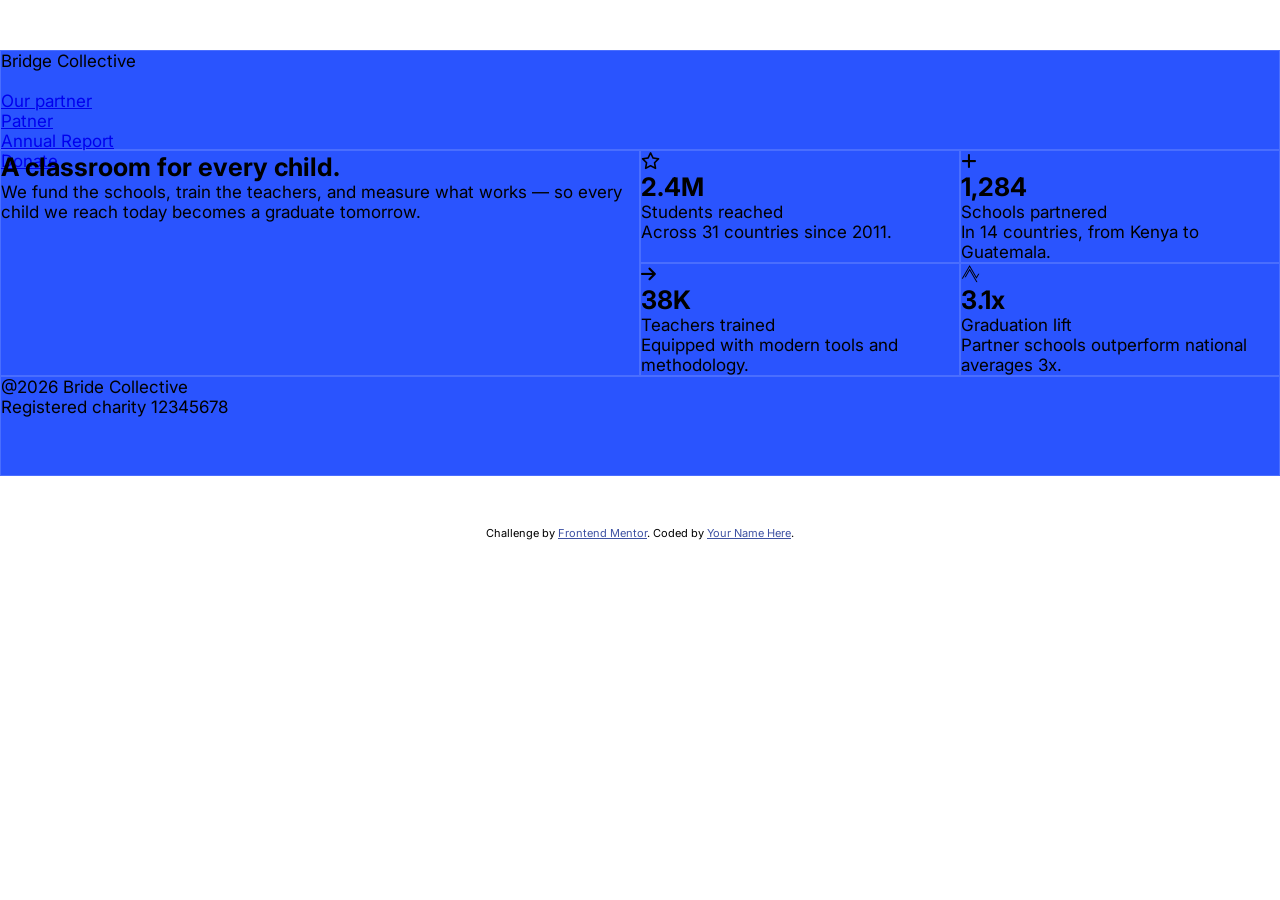
==== grid-landing-page-main/index.html @ 1143f491 "grid-layout-structure-complete" ====
<!DOCTYPE html>
<html lang="en">

<head>
  <meta charset="UTF-8">
  <meta name="viewport" content="width=device-width, initial-scale=1.0">
  <!-- displays site properly based on user's device -->

  <link rel="icon" type="image/png" sizes="32x32" href="./assets/images/favicon-32x32.png">
  <link rel="stylesheet" href="/grid-landing-page-main/style.css">

  <!-- charactor font  -->
  <link rel="preconnect" href="https://fonts.googleapis.com">
  <link rel="preconnect" href="https://fonts.gstatic.com" crossorigin>
  <link
    href="https://fonts.googleapis.com/css2?family=Inter:ital,opsz,wght@0,14..32,100..900;1,14..32,100..900&family=Nunito+Sans:ital,opsz,wght@0,6..12,200..1000;1,6..12,200..1000&display=swap"
    rel="stylesheet">

    <!-- icon -->
  <link
  rel="stylesheet"
  href="https://cdnjs.cloudflare.com/ajax/libs/font-awesome/6.7.2/css/all.min.css"
>
  <!-- Feel free to remove these styles or customise in your own stylesheet 👍 -->
  <style>
    .attribution {
      font-size: 11px;
      text-align: center;
    }

    .attribution a {
      color: hsl(228, 45%, 44%);
    }
  </style>
</head>

<body>

  <main class="main-container">

    <section class="item navbar">
      <p class="logo-content">Bridge Collective</p>

      <!-- hamburger -->
      <div class="hamburger">
        <span></span>
        <span></span>
        <span></span>
      </div>

      <!-- Menu panel — hidden until the hamburger is activated -->
      <ul class="menu-panel">

        <li><a href="#" About></a></li>
        <li><a href="#">Our partner</a></li>
        <li><a href="#">Patner</a></li>
        <li><a href="#">Annual Report</a></li>
        <li><a href="#">Donate</a></li>

      </ul>

    </section>

    <section class="item hero">
      <h1 class="hero-head">A classroom for every child.</h1>
      <p class="head-para"> We fund the schools, train the teachers, and measure what works — so every child we reach
        today becomes a graduate tomorrow.</p>

    </section>
    <section class="item start-1">

      <div class="icon-data">
        <div class="icon"><i class="fa-regular fa-star"></i></div>
        <h2 class="rating-view">2.4M</h2>

        <p class="start-head">Students reached</p>
        <p class="start-para">Across 31 countries since 2011.</p>

      </div>


    </section>
    <section class="item start-2">


      <div class="icon-data">
        <div class="icon"><i class="fa-solid fa-plus"></i></div>
        <h2 class="rating-view"> 1,284</h2>
      </div>

      <p class="start-head">Schools partnered</p>
      <p class="start-para">In 14 countries, from Kenya to Guatemala.</p>

    </section>
    <section class="item start-3">

      <div class="icon-data">
        <div class="icon"><i class="fa-solid fa-arrow-right"></i></div>
        <h2 class="rating-view">38K</h2>
      </div>

      <p class="start-head">Teachers trained</p>
      <p class="start-para">Equipped with modern tools and methodology.</p>

    </section>
    <section class="item start-4">



      <div class="icon-data">
        <div class="icon"><i class="fa-brands fa-think-peaks"></i></div>
        <h2 class="rating-view">3.1x</h2>

      </div>

      <p class="start-head">Graduation lift</p>
      <p class="start-para">Partner schools outperform national averages 3x.</p>

    </section>

    <section class="item footer">

      <p class="brid-coll">@2026 Bride Collective</p>
      <p class="registerd">Registered charity 12345678</p>


    </section>
    <!-- <section class="item "></section> -->

  </main>




  <div class="attribution">
    Challenge by <a href="https://www.frontendmentor.io?ref=challenge">Frontend Mentor</a>.
    Coded by <a href="#">Your Name Here</a>.
  </div>
</body>

</html>
---- grid-landing-page-main/style.css ----
:root {
    --font-color: hsl(0, 0%, 100%);
    --background-color: hsl(228, 99%, 58%);
    --opacity: hsl(0, 0%, 0%);
}

/* mobile size 375 */
/* desktop 1440px */

*{
    margin: 0;
    padding: 0;
    box-sizing: border-box;
}

html{
    font-size: 17px;
    font-family: 'Inter', 'sans-sarif';
}
body{
    width: 100%;
}

.main-container{
    width: min(1440px, 100%);
    height: auto;
    margin: 50px auto;
    display: grid;
    grid-template-columns: repeat(4, 1fr);
    grid-template-rows: 100px 1fr 1fr 100px;
    /* grid-template-rows: 1fr 1fr 1fr 1fr; */
    background-color: var(--background-color);
    /* gap: 10px; */
    grid-template-areas: 'navbar navbar navbar navbar '
                         'hero hero first-starts second-start'
                         'hero hero third-start fourth-start'
                         'footer footer footer footer';
    background-color: back;
}
.main-container > *{
    border:  1px solid rgba(255, 255,255,0.15); 
}
.navbar{
    grid-area: navbar;
    /* background-color: red; */
}
.hero{
    grid-area: hero;
    /* background-color: green; */
}
.start-1{
    grid-area: first-starts;
    /* background-color: blue; */
}
.start-2{
    grid-area: second-start;
    /* background-color: antiquewhite; */
}
.start-3{
    grid-area: third-start;
    /* background-color: pink; */
}
.start-4{
    grid-area: fourth-start;
    /* background-color: bisque; */
}
.footer{
    grid-area: footer;
    /* background-color: bisque; */
}
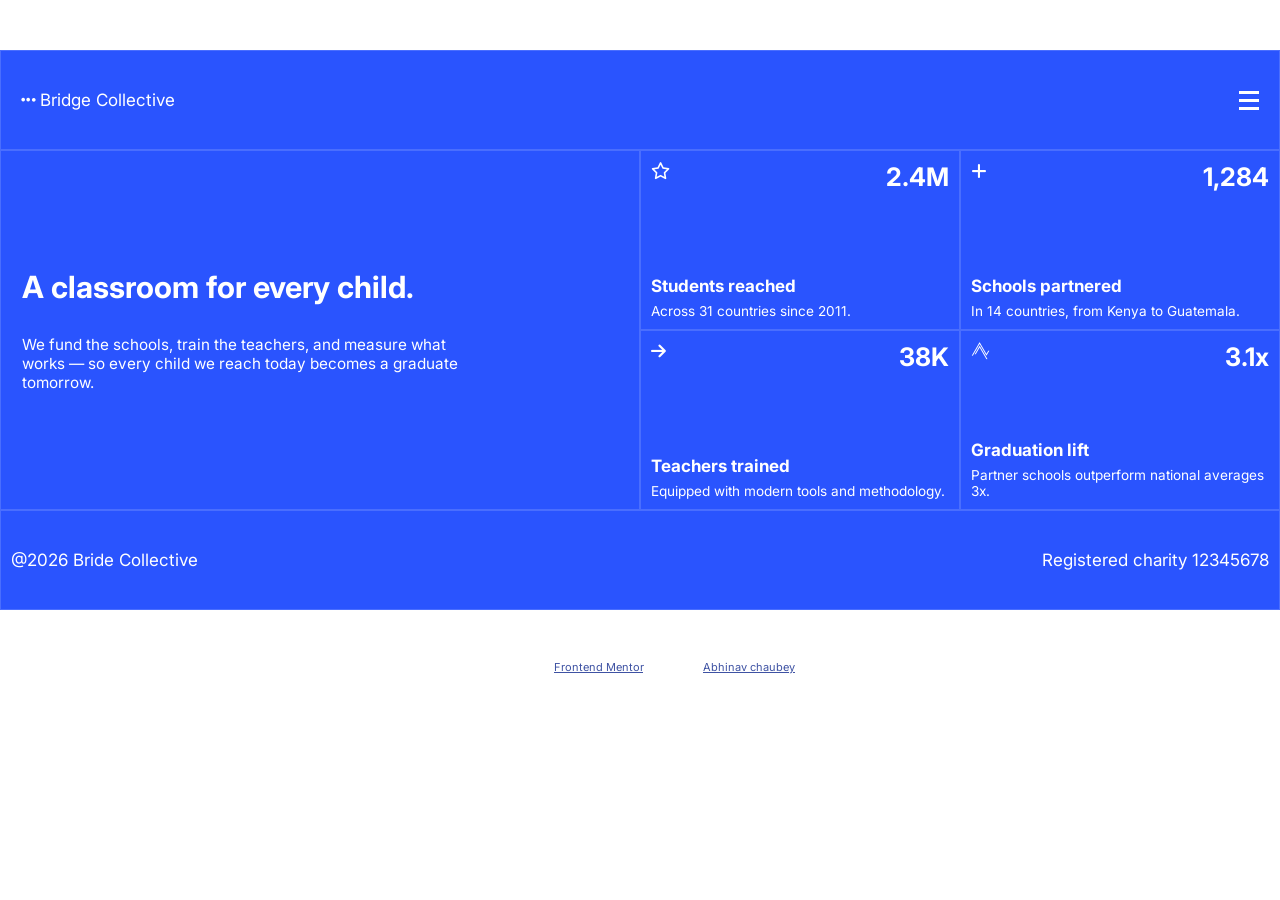
==== commit 659679cb: "desktop style complete" ====
--- a/grid-landing-page-main/index.html
+++ b/grid-landing-page-main/index.html
@@ -39,7 +39,7 @@
   <main class="main-container">
 
     <section class="item navbar">
-      <p class="logo-content">Bridge Collective</p>
+      <p class="logo-content"><i class="fa-solid fa-ellipsis"></i>Bridge Collective</p>
 
       <!-- hamburger -->
       <div class="hamburger">
@@ -72,9 +72,12 @@
       <div class="icon-data">
         <div class="icon"><i class="fa-regular fa-star"></i></div>
         <h2 class="rating-view">2.4M</h2>
+      </div>
 
-        <p class="start-head">Students reached</p>
+        <div class="start-specificaton">
+         <h3 class="start-head">Students reached</h3>
         <p class="start-para">Across 31 countries since 2011.</p>
+       </div>
 
       </div>
 
@@ -88,8 +91,12 @@
         <h2 class="rating-view"> 1,284</h2>
       </div>
 
-      <p class="start-head">Schools partnered</p>
-      <p class="start-para">In 14 countries, from Kenya to Guatemala.</p>
+      <div class="start-specificaton">
+        <h3 class="start-head">Schools partnered</h3>
+        <p class="start-para">In 14 countries, from Kenya to Guatemala.</p>
+
+       </div>
+
 
     </section>
     <section class="item start-3">
@@ -98,9 +105,14 @@
         <div class="icon"><i class="fa-solid fa-arrow-right"></i></div>
         <h2 class="rating-view">38K</h2>
       </div>
+      
 
-      <p class="start-head">Teachers trained</p>
-      <p class="start-para">Equipped with modern tools and methodology.</p>
+       <div class="start-specificaton">
+
+         <h3 class="start-head">Teachers trained</h3>
+         <p class="start-para">Equipped with modern tools and methodology.</p>
+
+       </div>
 
     </section>
     <section class="item start-4">
@@ -113,8 +125,14 @@
 
       </div>
 
-      <p class="start-head">Graduation lift</p>
-      <p class="start-para">Partner schools outperform national averages 3x.</p>
+
+       <div class="start-specificaton">
+         <h3 class="start-head">Graduation lift</h3>
+         <p class="start-para">Partner schools outperform national averages 3x.</p>
+
+       </div>
+      
+
 
     </section>
 
@@ -134,7 +152,7 @@
 
   <div class="attribution">
     Challenge by <a href="https://www.frontendmentor.io?ref=challenge">Frontend Mentor</a>.
-    Coded by <a href="#">Your Name Here</a>.
+    Coded by <a href="#">Abhinav chaubey</a>.
   </div>
 </body>
 
--- a/grid-landing-page-main/style.css
+++ b/grid-landing-page-main/style.css
@@ -16,6 +16,7 @@
 html{
     font-size: 17px;
     font-family: 'Inter', 'sans-sarif';
+    color: var(--font-color);
 }
 body{
     width: 100%;
@@ -42,32 +43,96 @@
 }
 .navbar{
     grid-area: navbar;
-    /* background-color: red; */
+    display: flex;
+    flex-direction: row;
+    justify-content: space-between;
+    align-items: center;
+    padding: 0px 20px 0px 20px;
+
 }
+.logo-content i{
+    padding-right: 4px;
+}
+.hamburger{
+    display: flex;
+    flex-direction: column;
+    gap: 5px;
+}
+.hamburger span{
+    display: block;
+    width: 20px;
+    height: 3px;
+    background-color: var(--font-color);
+    cursor: pointer;
+}
+
+/* here we write logic of breck hamburger into section */
+.menu-panel{
+    display: none;
+}
+
+/* hero section design  */
 .hero{
     grid-area: hero;
-    /* background-color: green; */
+    /* padding: 110px 150px 110px 30px; */
+    padding: 6.875rem 9.375rem 6.875rem 1.25rem;
+    font-size: 1.2rem;
+    
+}
+.head-para{
+    padding-top: 30px;
+    font-size: 0.9rem;
 }
 .start-1{
     grid-area: first-starts;
-    /* background-color: blue; */
+    
 }
 .start-2{
     grid-area: second-start;
-    /* background-color: antiquewhite; */
+   
 }
 .start-3{
     grid-area: third-start;
-    /* background-color: pink; */
+    
 }
 .start-4{
     grid-area: fourth-start;
-    /* background-color: bisque; */
+    
 }
+.start-1, .start-2, .start-3, .start-4{
+    display: flex;
+    flex-direction: column;
+    justify-content: space-between;
+    padding: 10px;
+
+}
+.icon-data{
+    display: flex;
+    flex-direction: row;
+    justify-content: space-between;
+}
+.start-specification{
+    
+}
+.start-head{
+    font-size: 1rem;
+}
+.start-para{
+    padding-top: 0.4rem;
+    font-size: 0.8rem;
+}
+
+/* footer start  */
 .footer{
     grid-area: footer;
-    /* background-color: bisque; */
+    display: flex;
+    flex-direction: row;
+    justify-content: space-between;
+    padding: 10px;
+    align-items: center;
+    
 }
 
 
 
+
